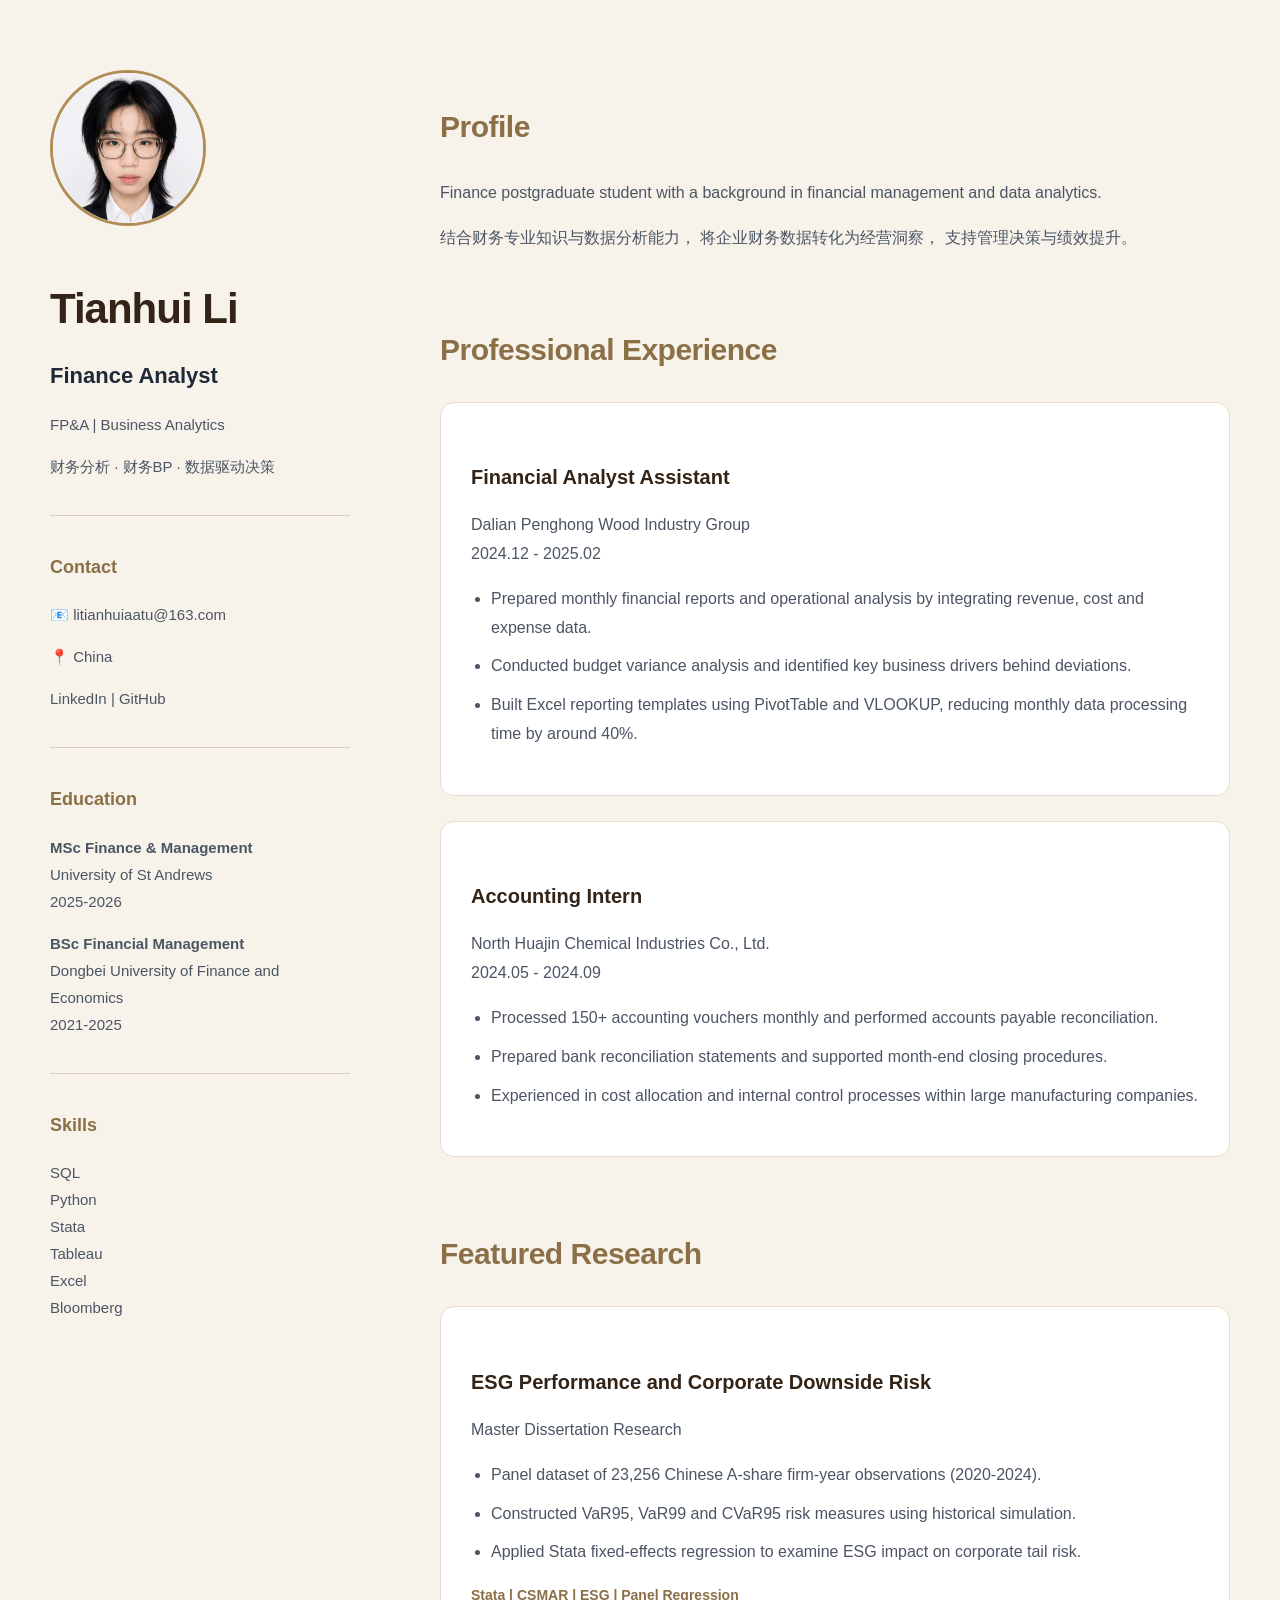
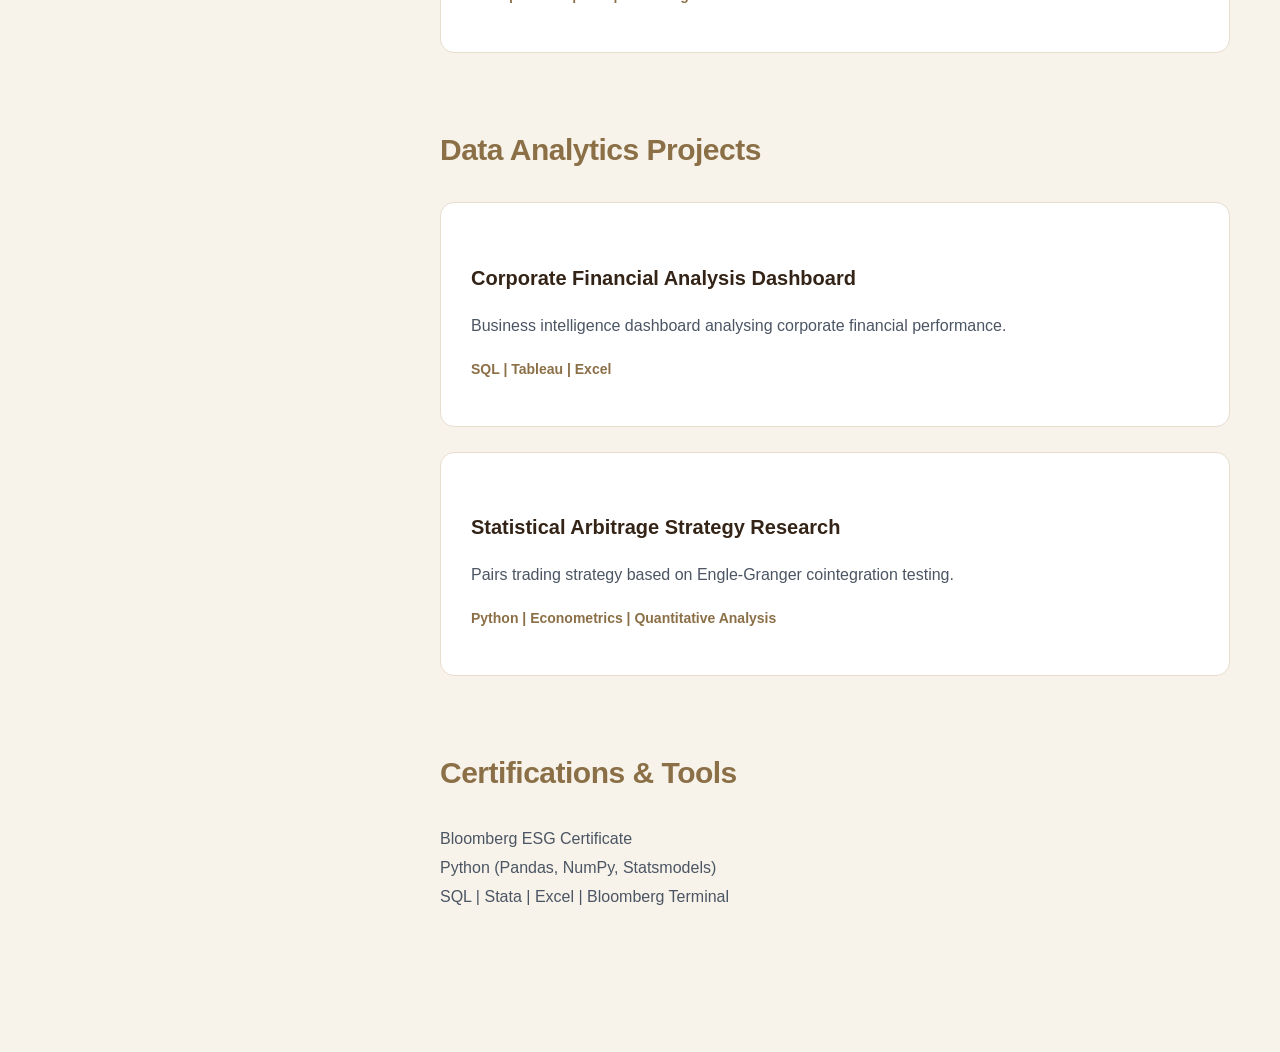
==== index.html @ 4438bf04 "Add files via upload" ====
<!DOCTYPE html>
<html>


<head>

<title>
Tianhui Li | Finance Analyst Portfolio
</title>

<link rel="stylesheet" href="style.css">

</head>



<body>



<div class="layout">



<!-- Sidebar -->

<div class="sidebar">



<img src="profile.jpg" class="profile-img">



<h1>
Tianhui Li
</h1>


<h2>
Finance Analyst
</h2>


<p class="subtitle">
FP&A | Business Analytics
</p>



<p>
财务分析 · 财务BP · 数据驱动决策
</p>



<hr>



<h3>
Contact
</h3>


<p>
📧 litianhuiaatu@163.com
</p>


<p>
📍 China
</p>


<p>
LinkedIn | GitHub
</p>



<hr>



<h3>
Education
</h3>



<p>

<strong>
MSc Finance & Management
</strong>

<br>

University of St Andrews

<br>

2025-2026

</p>




<p>

<strong>
BSc Financial Management
</strong>

<br>

Dongbei University of Finance and Economics

<br>

2021-2025

</p>




<hr>



<h3>
Skills
</h3>


<p>

SQL<br>
Python<br>
Stata<br>
Tableau<br>
Excel<br>
Bloomberg

</p>




</div>









<!-- Main Content -->


<div class="main-content">





<section>


<h3>
Profile
</h3>



<p>

Finance postgraduate student with a background in financial management and data analytics.

</p>


<p>

结合财务专业知识与数据分析能力，
将企业财务数据转化为经营洞察，
支持管理决策与绩效提升。

</p>


</section>







<section>


<h3>
Professional Experience
</h3>



<div class="card">


<h4>
Financial Analyst Assistant
</h4>


<p>

Dalian Penghong Wood Industry Group

<br>

2024.12 - 2025.02

</p>


<ul>

<li>
Prepared monthly financial reports and operational analysis by integrating revenue, cost and expense data.
</li>


<li>
Conducted budget variance analysis and identified key business drivers behind deviations.
</li>


<li>
Built Excel reporting templates using PivotTable and VLOOKUP, reducing monthly data processing time by around 40%.
</li>


</ul>



</div>





<div class="card">


<h4>
Accounting Intern
</h4>


<p>

North Huajin Chemical Industries Co., Ltd.

<br>

2024.05 - 2024.09

</p>



<ul>


<li>
Processed 150+ accounting vouchers monthly and performed accounts payable reconciliation.
</li>


<li>
Prepared bank reconciliation statements and supported month-end closing procedures.
</li>


<li>
Experienced in cost allocation and internal control processes within large manufacturing companies.
</li>



</ul>


</div>




</section>









<section>


<h3>
Featured Research
</h3>



<div class="card">


<h4>
ESG Performance and Corporate Downside Risk
</h4>


<p>

Master Dissertation Research

</p>



<ul>

<li>
Panel dataset of 23,256 Chinese A-share firm-year observations (2020-2024).
</li>


<li>
Constructed VaR95, VaR99 and CVaR95 risk measures using historical simulation.
</li>


<li>
Applied Stata fixed-effects regression to examine ESG impact on corporate tail risk.
</li>


</ul>


<p class="tag">

Stata | CSMAR | ESG | Panel Regression

</p>


</div>



</section>








<section>


<h3>
Data Analytics Projects
</h3>



<div class="card">


<h4>
Corporate Financial Analysis Dashboard
</h4>


<p>

Business intelligence dashboard analysing corporate financial performance.

</p>


<p class="tag">

SQL | Tableau | Excel

</p>


</div>





<div class="card">


<h4>
Statistical Arbitrage Strategy Research
</h4>


<p>

Pairs trading strategy based on Engle-Granger cointegration testing.

</p>


<p class="tag">

Python | Econometrics | Quantitative Analysis

</p>


</div>



</section>






<section>


<h3>
Certifications & Tools
</h3>


<p>

Bloomberg ESG Certificate

<br>

Python (Pandas, NumPy, Statsmodels)

<br>

SQL | Stata | Excel | Bloomberg Terminal

</p>



</section>




</div>




</div>




</body>


</html>
---- style.css ----
/* =========================
   Global Style
========================= */


body {


    font-family:
    -apple-system,
    BlinkMacSystemFont,
    "Segoe UI",
    Arial,
    sans-serif;


    background:#F7F3EA;


    color:#1F2937;


    margin:0;


    line-height:1.8;


}




/* =========================
   Layout
========================= */


.layout {


    max-width:1200px;


    margin:70px auto;


    padding:0 50px;


    display:grid;


    grid-template-columns:300px 1fr;


    gap:90px;


}






/* =========================
   Sidebar
========================= */


.sidebar {


    position:sticky;


    top:50px;


    height:max-content;


}



.profile-img {


    width:150px;


    height:150px;


    object-fit:cover;


    object-position:center 30%;


    border-radius:50%;


    border:3px solid #B08D57;


    margin-bottom:25px;


}



.sidebar h1 {


    font-size:42px;


    color:#332417;


    letter-spacing:-1px;


    margin:10px 0;


}



.sidebar h2 {


    font-size:22px;


    margin:0;


}



.subtitle {


    color:#9A7950;


    font-size:16px;


}



.sidebar h3 {


    font-size:18px;


    color:#8B6F47;


}



.sidebar p {


    font-size:15px;


    color:#4B5563;


}



hr {


    border:none;


    border-top:1px solid #D9CBB8;


    margin:35px 0;


}






/* =========================
   Main Content
========================= */


.main-content section {


    margin-bottom:70px;


}



.main-content h3 {


    font-size:30px;


    color:#8B6F47;


    margin-bottom:25px;


    letter-spacing:-0.5px;


}



.main-content h4 {


    font-size:20px;


    color:#332417;


    margin-bottom:10px;


}



.main-content p {


    font-size:16px;


    color:#4B5563;


}




ul {


    padding-left:20px;


}



li {


    margin-bottom:10px;


    color:#4B5563;


}







/* =========================
   Cards
========================= */


.card {


    background:white;


    padding:30px;


    border-radius:14px;


    border:1px solid #E7DDCF;


    margin-bottom:25px;


    transition:0.3s;


}



.card:hover {


    transform:translateY(-5px);


    box-shadow:
    0 15px 30px rgba(0,0,0,0.08);


}



.tag {


    color:#8B6F47 !important;


    font-size:14px !important;


    font-weight:600;


}







/* =========================
   Buttons
========================= */


.buttons {


    margin-top:30px;


}



.button {


    display:block;


    text-align:center;


    padding:12px;


    margin-bottom:12px;


    background:#8B6F47;


    color:white;


    text-decoration:none;


    border-radius:8px;


    font-size:14px;


}



.button:hover {


    background:#6F5436;


}







/* =========================
   Responsive
========================= */


@media(max-width:900px){


.layout{


    grid-template-columns:1fr;


    padding:0 25px;


}



.sidebar{


    position:relative;


}



}
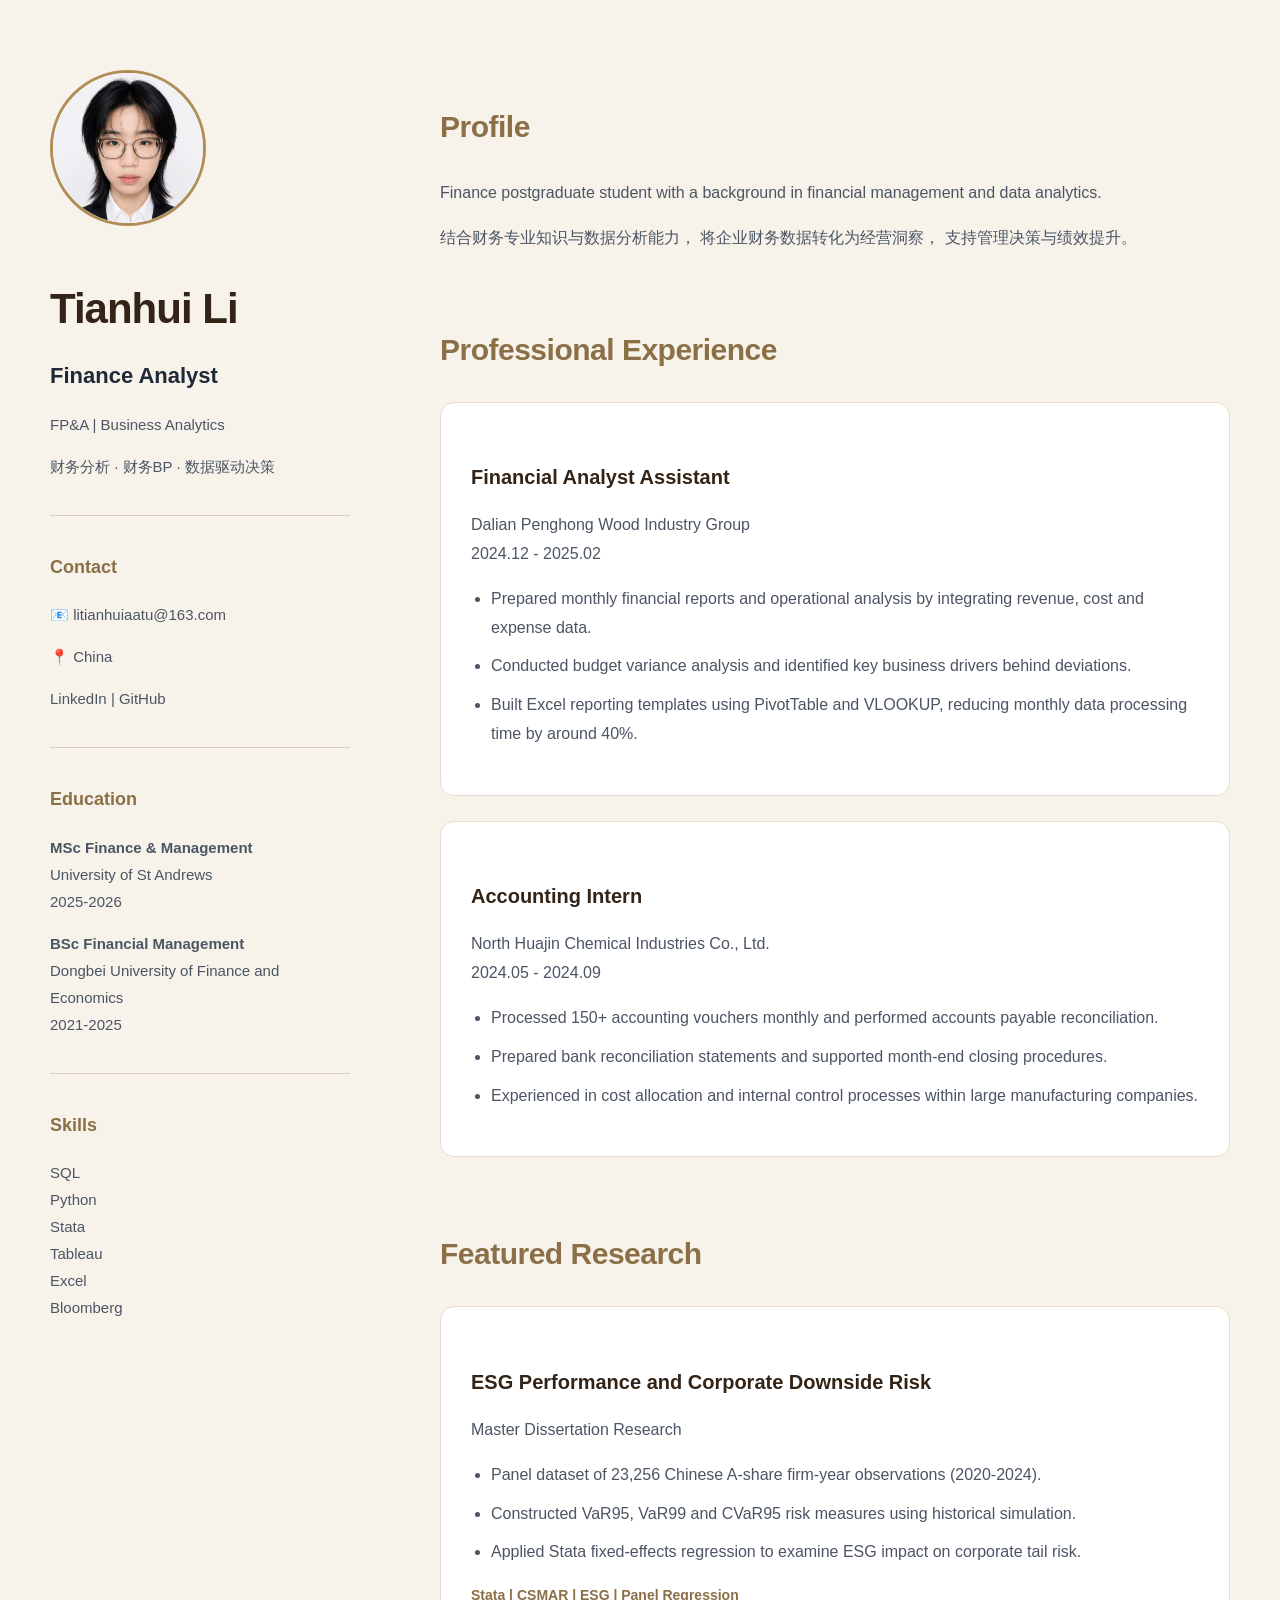
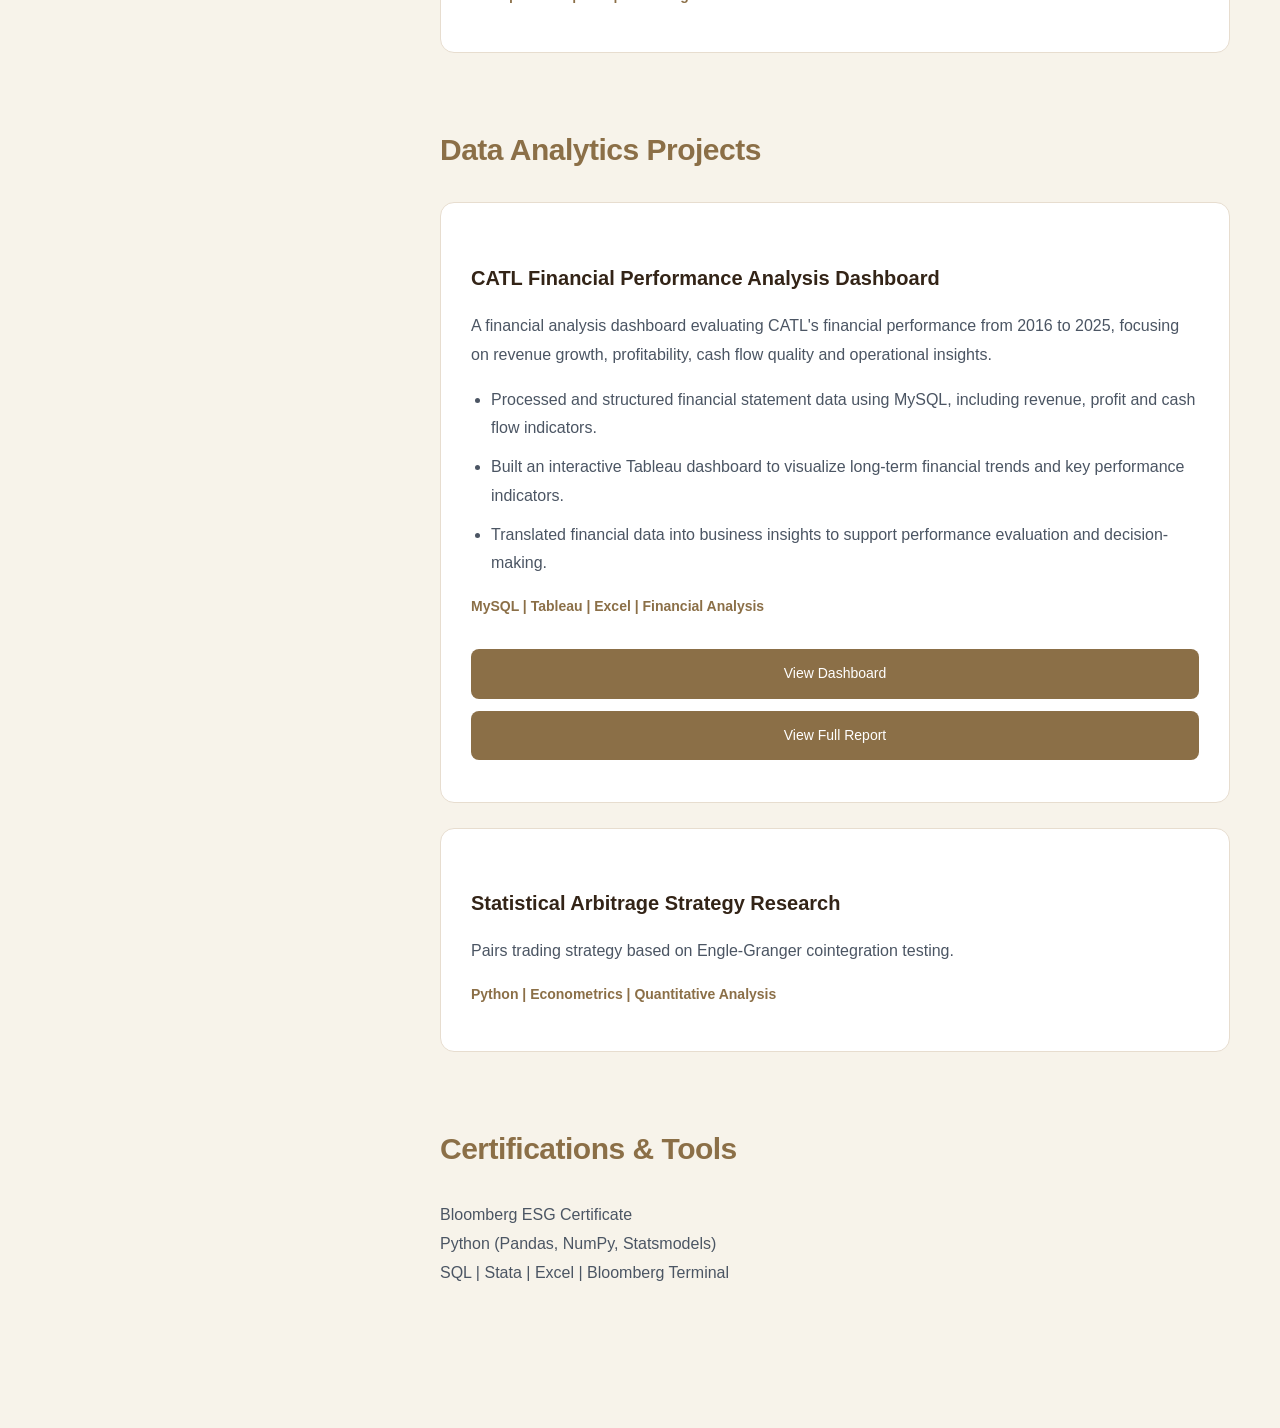
==== commit ce2ffc07: "Add CATL financial analysis project to portfolio" ====
--- a/index.html
+++ b/index.html
@@ -388,31 +388,56 @@
 
 
 
+
 <div class="card">
 
-
 <h4>
-Corporate Financial Analysis Dashboard
+CATL Financial Performance Analysis Dashboard
 </h4>
 
-
-<p>
-
-Business intelligence dashboard analysing corporate financial performance.
-
-</p>
-
+<p>
+A financial analysis dashboard evaluating CATL's financial performance from 2016 to 2025, focusing on revenue growth, profitability, cash flow quality and operational insights.
+</p>
+
+<ul>
+
+<li>
+Processed and structured financial statement data using MySQL, including revenue, profit and cash flow indicators.
+</li>
+
+<li>
+Built an interactive Tableau dashboard to visualize long-term financial trends and key performance indicators.
+</li>
+
+<li>
+Translated financial data into business insights to support performance evaluation and decision-making.
+</li>
+
+</ul>
 
 <p class="tag">
-
-SQL | Tableau | Excel
-
-</p>
-
-
-</div>
-
-
+MySQL | Tableau | Excel | Financial Analysis
+</p>
+
+<div class="buttons">
+
+<a class="button"
+href="Projects/CATL-Financial-Performance-Analysis/%E5%AE%81%E5%BE%B7%E6%97%B6%E4%BB%A3%E6%95%B0%E6%8D%AE%E7%9C%8B%E6%9D%BF.jpg"
+target="_blank"
+rel="noopener noreferrer">
+View Dashboard
+</a>
+
+<a class="button"
+href="Projects/CATL-Financial-Performance-Analysis/CATL_Financial_Analysis_Portfolio_2016_2025.pdf"
+target="_blank"
+rel="noopener noreferrer">
+View Full Report
+</a>
+
+</div>
+
+</div>
 
 
 
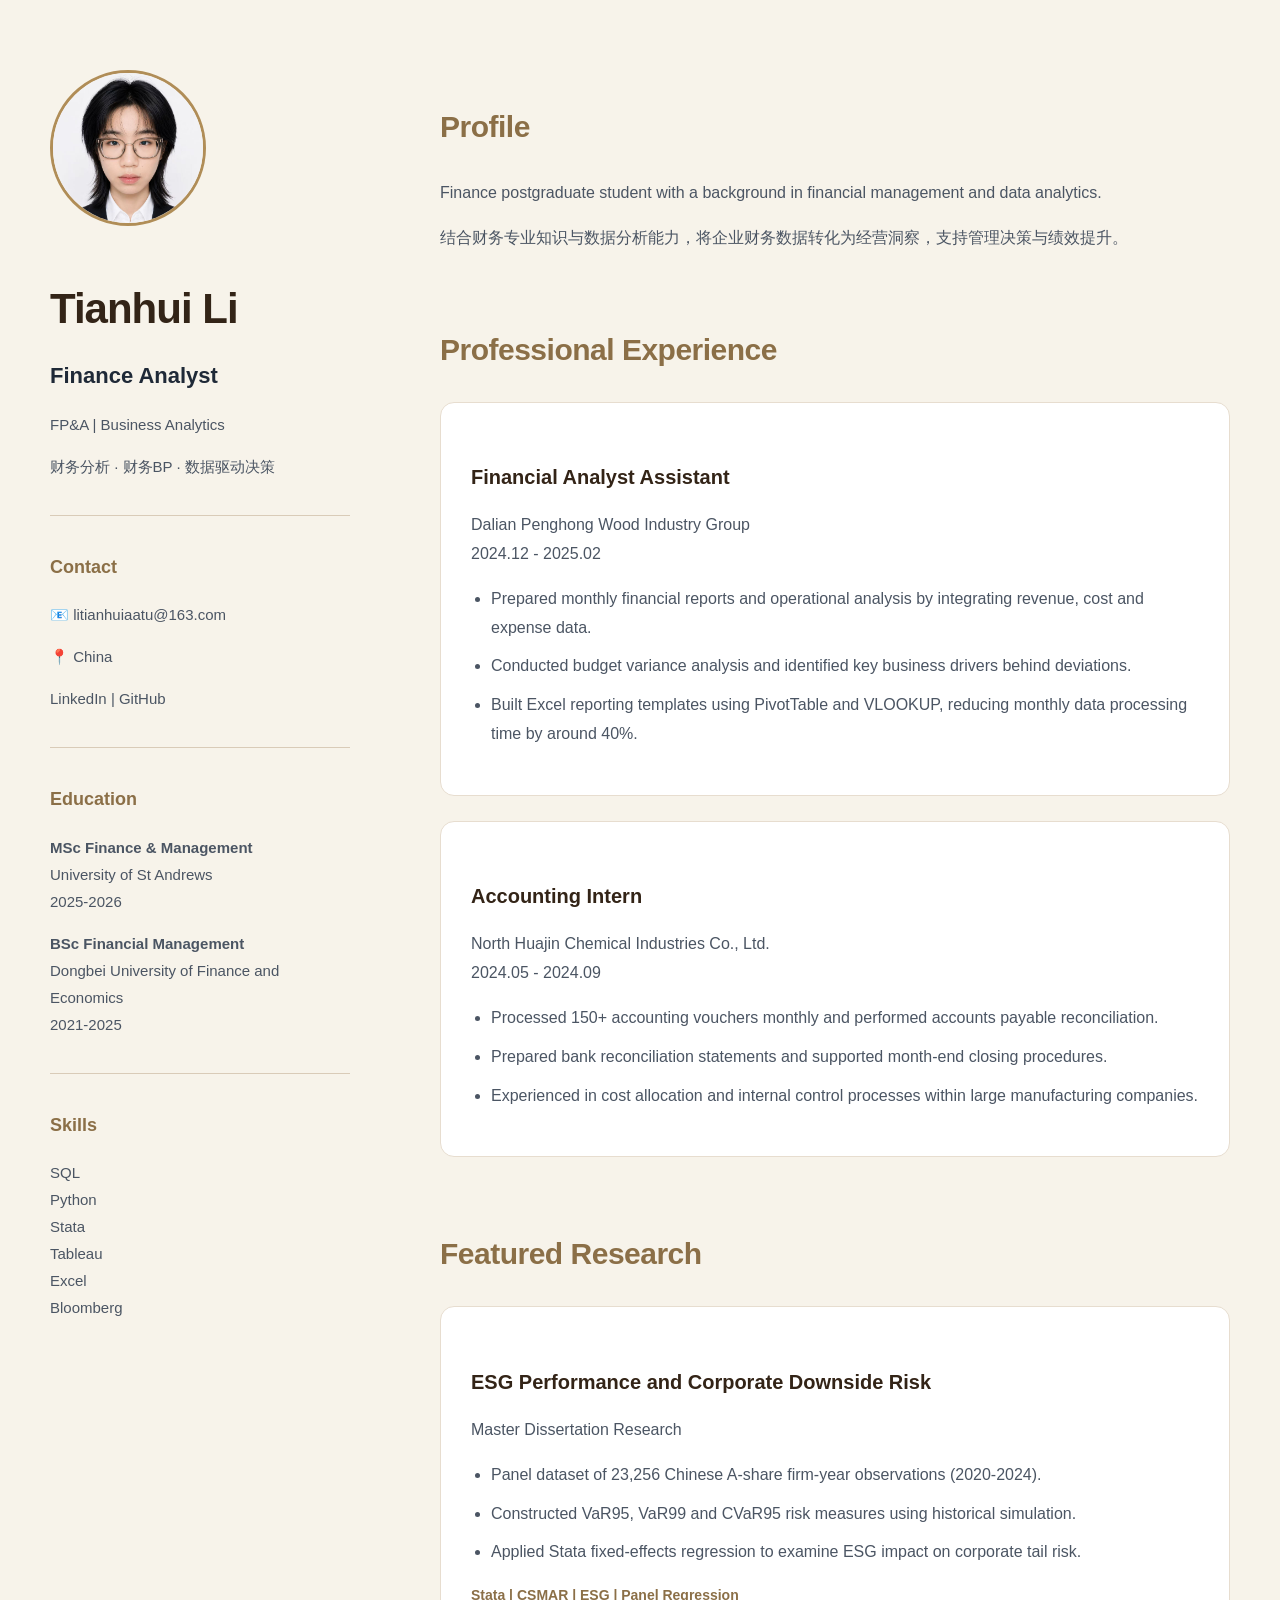
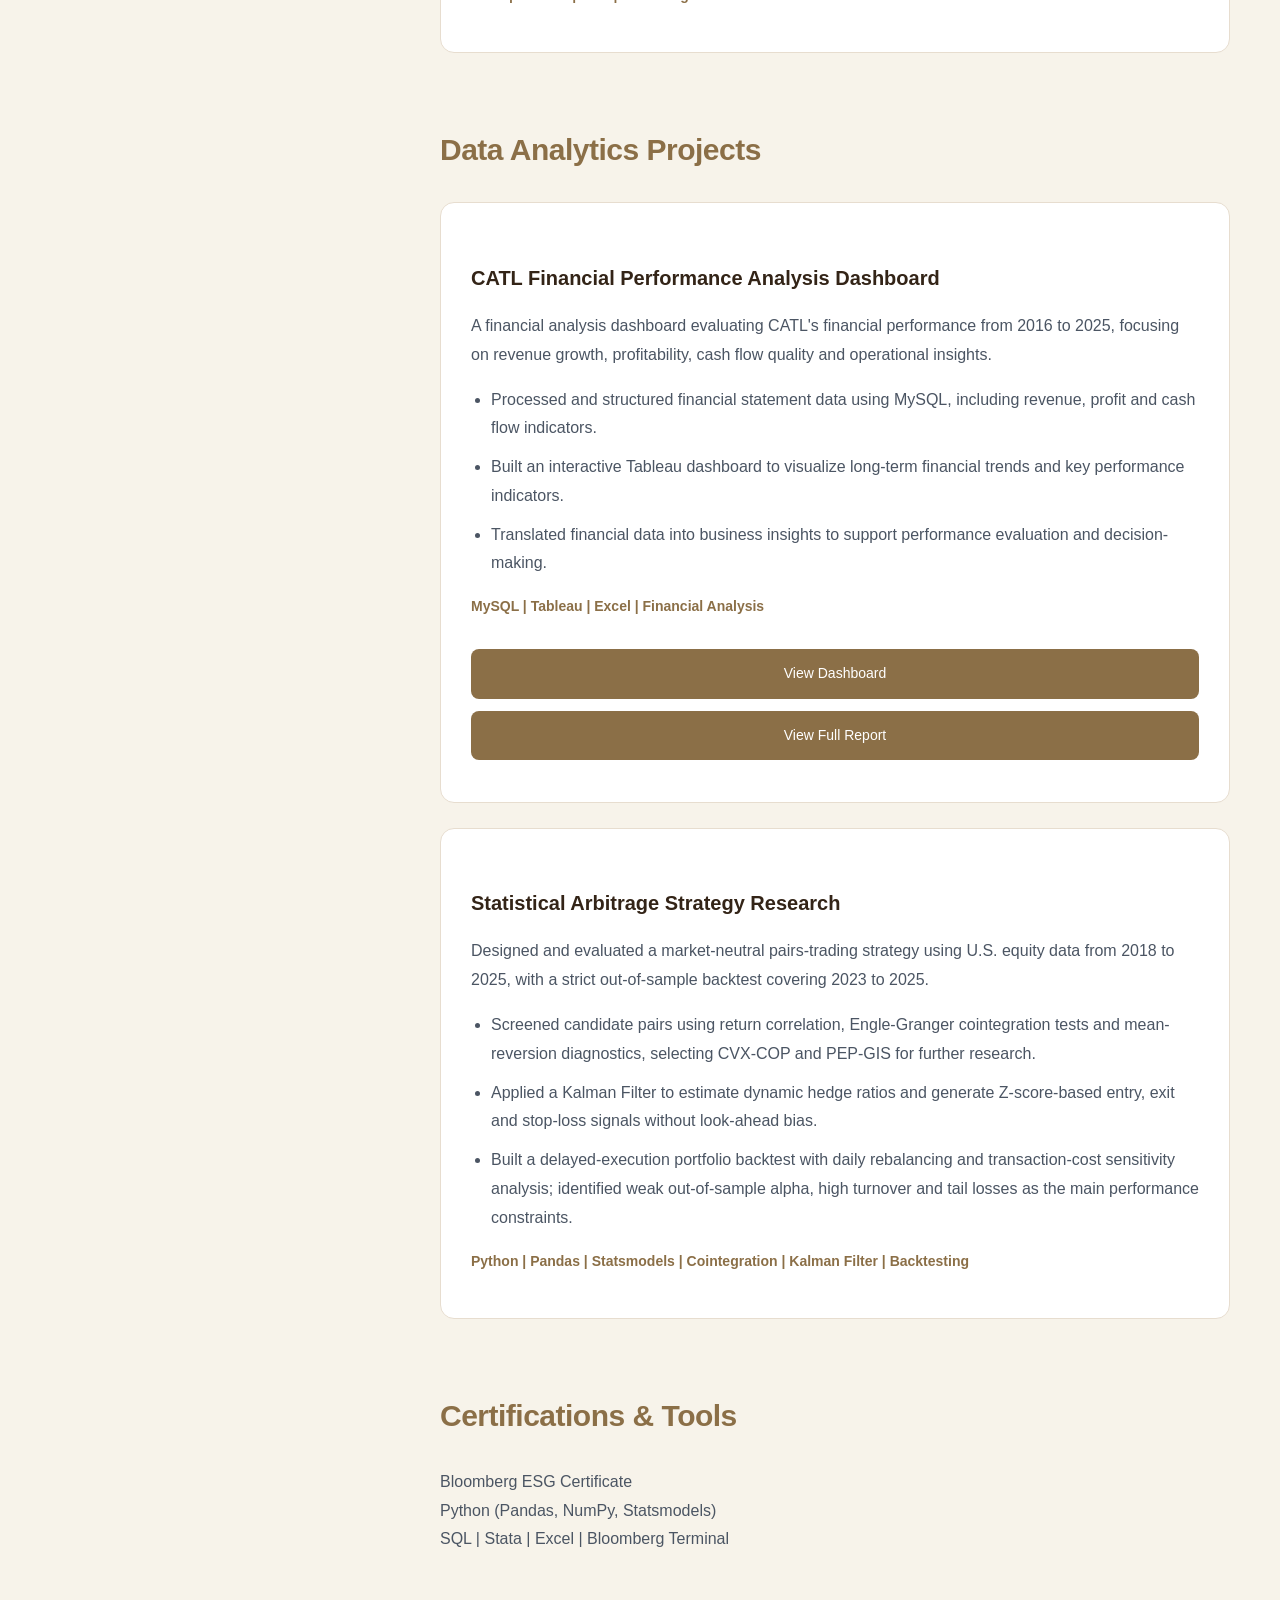
==== commit 9c86d953: "Expand statistical arbitrage research project" ====
--- a/index.html
+++ b/index.html
@@ -1,519 +1,131 @@
 <!DOCTYPE html>
 <html>
-
-
 <head>
-
-<title>
-Tianhui Li | Finance Analyst Portfolio
-</title>
-
+<title>Tianhui Li | Finance Analyst Portfolio</title>
 <link rel="stylesheet" href="style.css">
-
 </head>
-
-
-
 <body>
-
-
-
 <div class="layout">
 
-
-
 <!-- Sidebar -->
-
 <div class="sidebar">
-
-
-
 <img src="profile.jpg" class="profile-img">
-
-
-
-<h1>
-Tianhui Li
-</h1>
-
-
-<h2>
-Finance Analyst
-</h2>
-
-
-<p class="subtitle">
-FP&A | Business Analytics
+<h1>Tianhui Li</h1>
+<h2>Finance Analyst</h2>
+<p class="subtitle">FP&A | Business Analytics</p>
+<p>财务分析 · 财务BP · 数据驱动决策</p>
+<hr>
+<h3>Contact</h3>
+<p>📧 litianhuiaatu@163.com</p>
+<p>📍 China</p>
+<p>LinkedIn | GitHub</p>
+<hr>
+<h3>Education</h3>
+<p>
+<strong>MSc Finance &amp; Management</strong><br>
+University of St Andrews<br>
+2025-2026
 </p>
-
-
-
 <p>
-财务分析 · 财务BP · 数据驱动决策
+<strong>BSc Financial Management</strong><br>
+Dongbei University of Finance and Economics<br>
+2021-2025
 </p>
-
-
-
 <hr>
-
-
-
-<h3>
-Contact
-</h3>
-
-
+<h3>Skills</h3>
 <p>
-📧 litianhuiaatu@163.com
-</p>
-
-
-<p>
-📍 China
-</p>
-
-
-<p>
-LinkedIn | GitHub
-</p>
-
-
-
-<hr>
-
-
-
-<h3>
-Education
-</h3>
-
-
-
-<p>
-
-<strong>
-MSc Finance & Management
-</strong>
-
-<br>
-
-University of St Andrews
-
-<br>
-
-2025-2026
-
-</p>
-
-
-
-
-<p>
-
-<strong>
-BSc Financial Management
-</strong>
-
-<br>
-
-Dongbei University of Finance and Economics
-
-<br>
-
-2021-2025
-
-</p>
-
-
-
-
-<hr>
-
-
-
-<h3>
-Skills
-</h3>
-
-
-<p>
-
 SQL<br>
 Python<br>
 Stata<br>
 Tableau<br>
 Excel<br>
 Bloomberg
-
 </p>
-
-
-
-
 </div>
 
-
-
-
-
-
-
-
-
 <!-- Main Content -->
-
-
 <div class="main-content">
-
-
-
-
+<section>
+<h3>Profile</h3>
+<p>Finance postgraduate student with a background in financial management and data analytics.</p>
+<p>结合财务专业知识与数据分析能力，将企业财务数据转化为经营洞察，支持管理决策与绩效提升。</p>
+</section>
 
 <section>
+<h3>Professional Experience</h3>
+<div class="card">
+<h4>Financial Analyst Assistant</h4>
+<p>Dalian Penghong Wood Industry Group<br>2024.12 - 2025.02</p>
+<ul>
+<li>Prepared monthly financial reports and operational analysis by integrating revenue, cost and expense data.</li>
+<li>Conducted budget variance analysis and identified key business drivers behind deviations.</li>
+<li>Built Excel reporting templates using PivotTable and VLOOKUP, reducing monthly data processing time by around 40%.</li>
+</ul>
+</div>
 
-
-<h3>
-Profile
-</h3>
-
-
-
-<p>
-
-Finance postgraduate student with a background in financial management and data analytics.
-
-</p>
-
-
-<p>
-
-结合财务专业知识与数据分析能力，
-将企业财务数据转化为经营洞察，
-支持管理决策与绩效提升。
-
-</p>
-
-
+<div class="card">
+<h4>Accounting Intern</h4>
+<p>North Huajin Chemical Industries Co., Ltd.<br>2024.05 - 2024.09</p>
+<ul>
+<li>Processed 150+ accounting vouchers monthly and performed accounts payable reconciliation.</li>
+<li>Prepared bank reconciliation statements and supported month-end closing procedures.</li>
+<li>Experienced in cost allocation and internal control processes within large manufacturing companies.</li>
+</ul>
+</div>
 </section>
 
-
-
-
-
-
+<section>
+<h3>Featured Research</h3>
+<div class="card">
+<h4>ESG Performance and Corporate Downside Risk</h4>
+<p>Master Dissertation Research</p>
+<ul>
+<li>Panel dataset of 23,256 Chinese A-share firm-year observations (2020-2024).</li>
+<li>Constructed VaR95, VaR99 and CVaR95 risk measures using historical simulation.</li>
+<li>Applied Stata fixed-effects regression to examine ESG impact on corporate tail risk.</li>
+</ul>
+<p class="tag">Stata | CSMAR | ESG | Panel Regression</p>
+</div>
+</section>
 
 <section>
-
-
-<h3>
-Professional Experience
-</h3>
-
-
+<h3>Data Analytics Projects</h3>
+<div class="card">
+<h4>CATL Financial Performance Analysis Dashboard</h4>
+<p>A financial analysis dashboard evaluating CATL's financial performance from 2016 to 2025, focusing on revenue growth, profitability, cash flow quality and operational insights.</p>
+<ul>
+<li>Processed and structured financial statement data using MySQL, including revenue, profit and cash flow indicators.</li>
+<li>Built an interactive Tableau dashboard to visualize long-term financial trends and key performance indicators.</li>
+<li>Translated financial data into business insights to support performance evaluation and decision-making.</li>
+</ul>
+<p class="tag">MySQL | Tableau | Excel | Financial Analysis</p>
+<div class="buttons">
+<a class="button" href="Projects/CATL-Financial-Performance-Analysis/%E5%AE%81%E5%BE%B7%E6%97%B6%E4%BB%A3%E6%95%B0%E6%8D%AE%E7%9C%8B%E6%9D%BF.jpg" target="_blank" rel="noopener noreferrer">View Dashboard</a>
+<a class="button" href="Projects/CATL-Financial-Performance-Analysis/CATL_Financial_Analysis_Portfolio_2016_2025.pdf" target="_blank" rel="noopener noreferrer">View Full Report</a>
+</div>
+</div>
 
 <div class="card">
-
-
-<h4>
-Financial Analyst Assistant
-</h4>
-
-
-<p>
-
-Dalian Penghong Wood Industry Group
-
-<br>
-
-2024.12 - 2025.02
-
-</p>
-
-
+<h4>Statistical Arbitrage Strategy Research</h4>
+<p>Designed and evaluated a market-neutral pairs-trading strategy using U.S. equity data from 2018 to 2025, with a strict out-of-sample backtest covering 2023 to 2025.</p>
 <ul>
-
-<li>
-Prepared monthly financial reports and operational analysis by integrating revenue, cost and expense data.
-</li>
-
-
-<li>
-Conducted budget variance analysis and identified key business drivers behind deviations.
-</li>
-
-
-<li>
-Built Excel reporting templates using PivotTable and VLOOKUP, reducing monthly data processing time by around 40%.
-</li>
-
-
+<li>Screened candidate pairs using return correlation, Engle-Granger cointegration tests and mean-reversion diagnostics, selecting CVX-COP and PEP-GIS for further research.</li>
+<li>Applied a Kalman Filter to estimate dynamic hedge ratios and generate Z-score-based entry, exit and stop-loss signals without look-ahead bias.</li>
+<li>Built a delayed-execution portfolio backtest with daily rebalancing and transaction-cost sensitivity analysis; identified weak out-of-sample alpha, high turnover and tail losses as the main performance constraints.</li>
 </ul>
-
-
-
+<p class="tag">Python | Pandas | Statsmodels | Cointegration | Kalman Filter | Backtesting</p>
 </div>
-
-
-
-
-
-<div class="card">
-
-
-<h4>
-Accounting Intern
-</h4>
-
-
-<p>
-
-North Huajin Chemical Industries Co., Ltd.
-
-<br>
-
-2024.05 - 2024.09
-
-</p>
-
-
-
-<ul>
-
-
-<li>
-Processed 150+ accounting vouchers monthly and performed accounts payable reconciliation.
-</li>
-
-
-<li>
-Prepared bank reconciliation statements and supported month-end closing procedures.
-</li>
-
-
-<li>
-Experienced in cost allocation and internal control processes within large manufacturing companies.
-</li>
-
-
-
-</ul>
-
-
-</div>
-
-
-
-
 </section>
 
-
-
-
-
-
-
-
-
 <section>
-
-
-<h3>
-Featured Research
-</h3>
-
-
-
-<div class="card">
-
-
-<h4>
-ESG Performance and Corporate Downside Risk
-</h4>
-
-
+<h3>Certifications &amp; Tools</h3>
 <p>
-
-Master Dissertation Research
-
+Bloomberg ESG Certificate<br>
+Python (Pandas, NumPy, Statsmodels)<br>
+SQL | Stata | Excel | Bloomberg Terminal
 </p>
-
-
-
-<ul>
-
-<li>
-Panel dataset of 23,256 Chinese A-share firm-year observations (2020-2024).
-</li>
-
-
-<li>
-Constructed VaR95, VaR99 and CVaR95 risk measures using historical simulation.
-</li>
-
-
-<li>
-Applied Stata fixed-effects regression to examine ESG impact on corporate tail risk.
-</li>
-
-
-</ul>
-
-
-<p class="tag">
-
-Stata | CSMAR | ESG | Panel Regression
-
-</p>
-
-
+</section>
 </div>
-
-
-
-</section>
-
-
-
-
-
-
-
-
-<section>
-
-
-<h3>
-Data Analytics Projects
-</h3>
-
-
-
-
-<div class="card">
-
-<h4>
-CATL Financial Performance Analysis Dashboard
-</h4>
-
-<p>
-A financial analysis dashboard evaluating CATL's financial performance from 2016 to 2025, focusing on revenue growth, profitability, cash flow quality and operational insights.
-</p>
-
-<ul>
-
-<li>
-Processed and structured financial statement data using MySQL, including revenue, profit and cash flow indicators.
-</li>
-
-<li>
-Built an interactive Tableau dashboard to visualize long-term financial trends and key performance indicators.
-</li>
-
-<li>
-Translated financial data into business insights to support performance evaluation and decision-making.
-</li>
-
-</ul>
-
-<p class="tag">
-MySQL | Tableau | Excel | Financial Analysis
-</p>
-
-<div class="buttons">
-
-<a class="button"
-href="Projects/CATL-Financial-Performance-Analysis/%E5%AE%81%E5%BE%B7%E6%97%B6%E4%BB%A3%E6%95%B0%E6%8D%AE%E7%9C%8B%E6%9D%BF.jpg"
-target="_blank"
-rel="noopener noreferrer">
-View Dashboard
-</a>
-
-<a class="button"
-href="Projects/CATL-Financial-Performance-Analysis/CATL_Financial_Analysis_Portfolio_2016_2025.pdf"
-target="_blank"
-rel="noopener noreferrer">
-View Full Report
-</a>
-
 </div>
-
-</div>
-
-
-
-<div class="card">
-
-
-<h4>
-Statistical Arbitrage Strategy Research
-</h4>
-
-
-<p>
-
-Pairs trading strategy based on Engle-Granger cointegration testing.
-
-</p>
-
-
-<p class="tag">
-
-Python | Econometrics | Quantitative Analysis
-
-</p>
-
-
-</div>
-
-
-
-</section>
-
-
-
-
-
-
-<section>
-
-
-<h3>
-Certifications & Tools
-</h3>
-
-
-<p>
-
-Bloomberg ESG Certificate
-
-<br>
-
-Python (Pandas, NumPy, Statsmodels)
-
-<br>
-
-SQL | Stata | Excel | Bloomberg Terminal
-
-</p>
-
-
-
-</section>
-
-
-
-
-</div>
-
-
-
-
-</div>
-
-
-
-
 </body>
-
-
-</html>+</html>
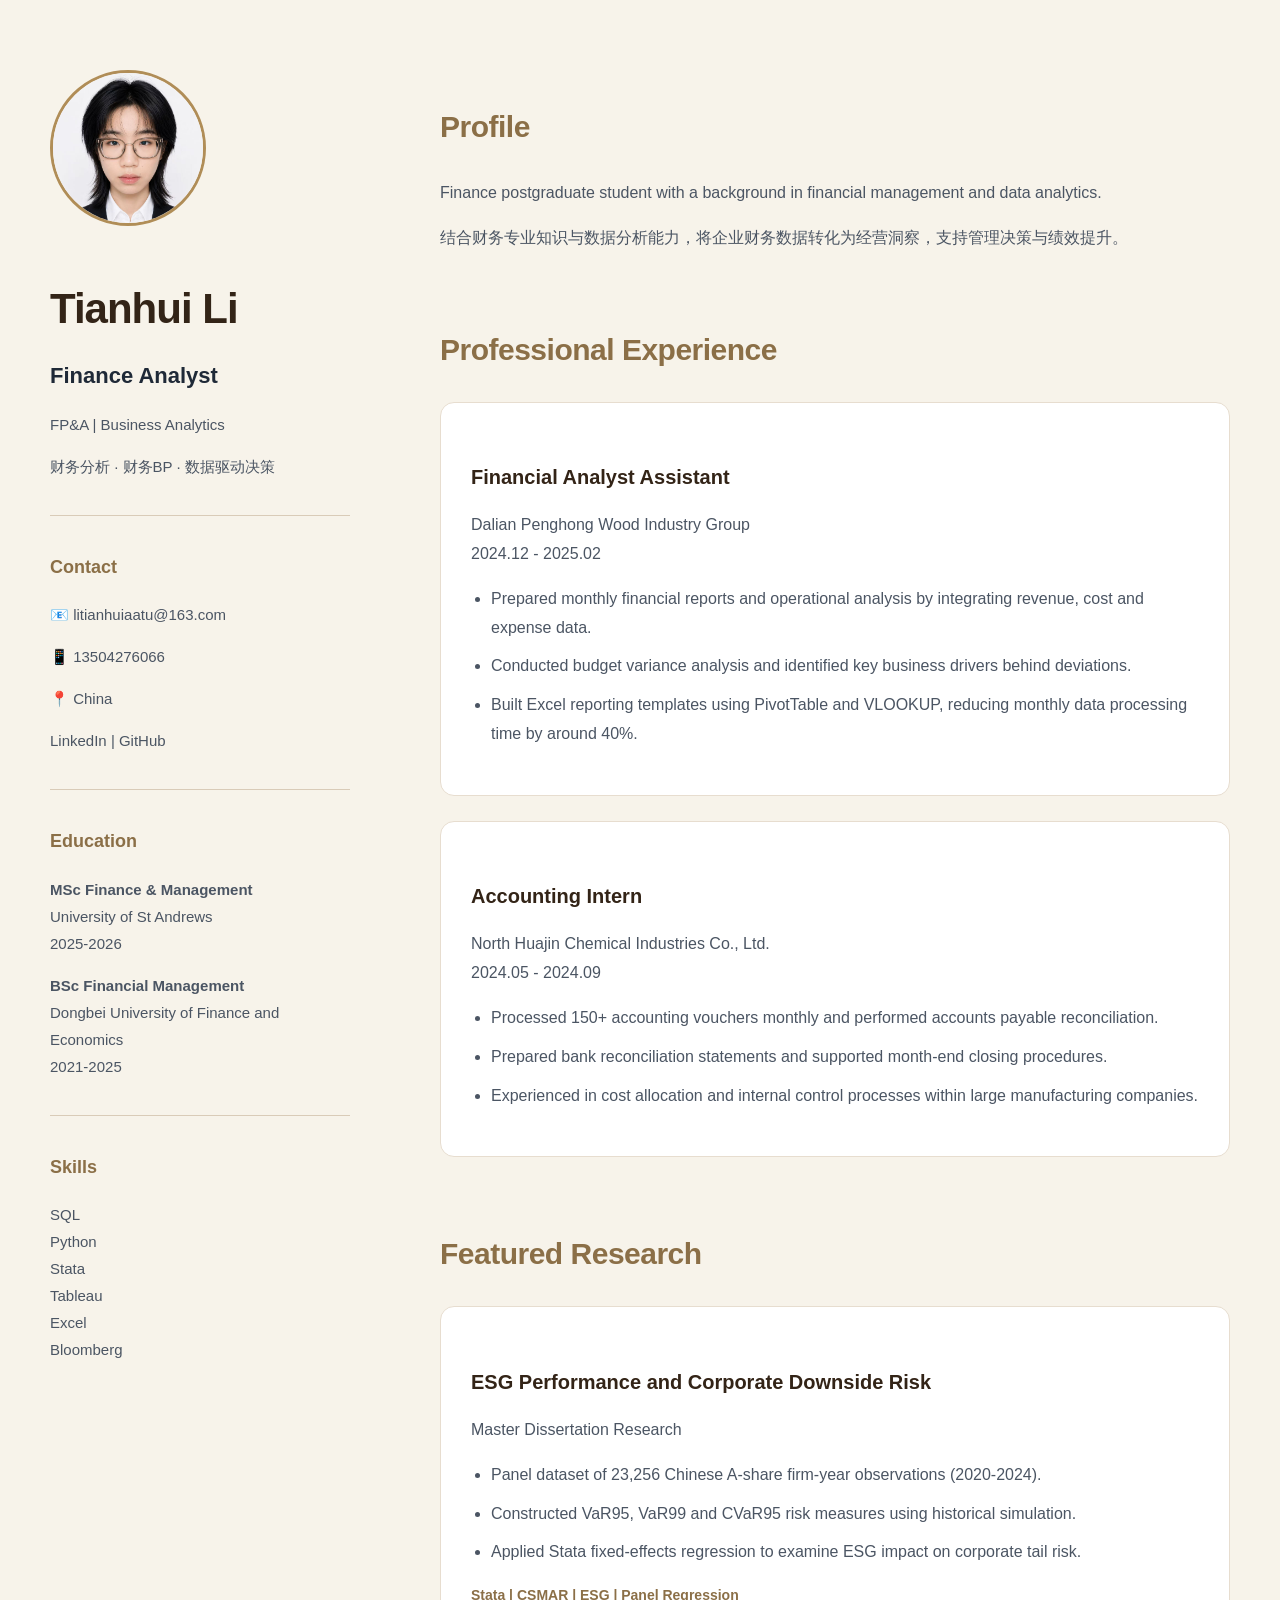
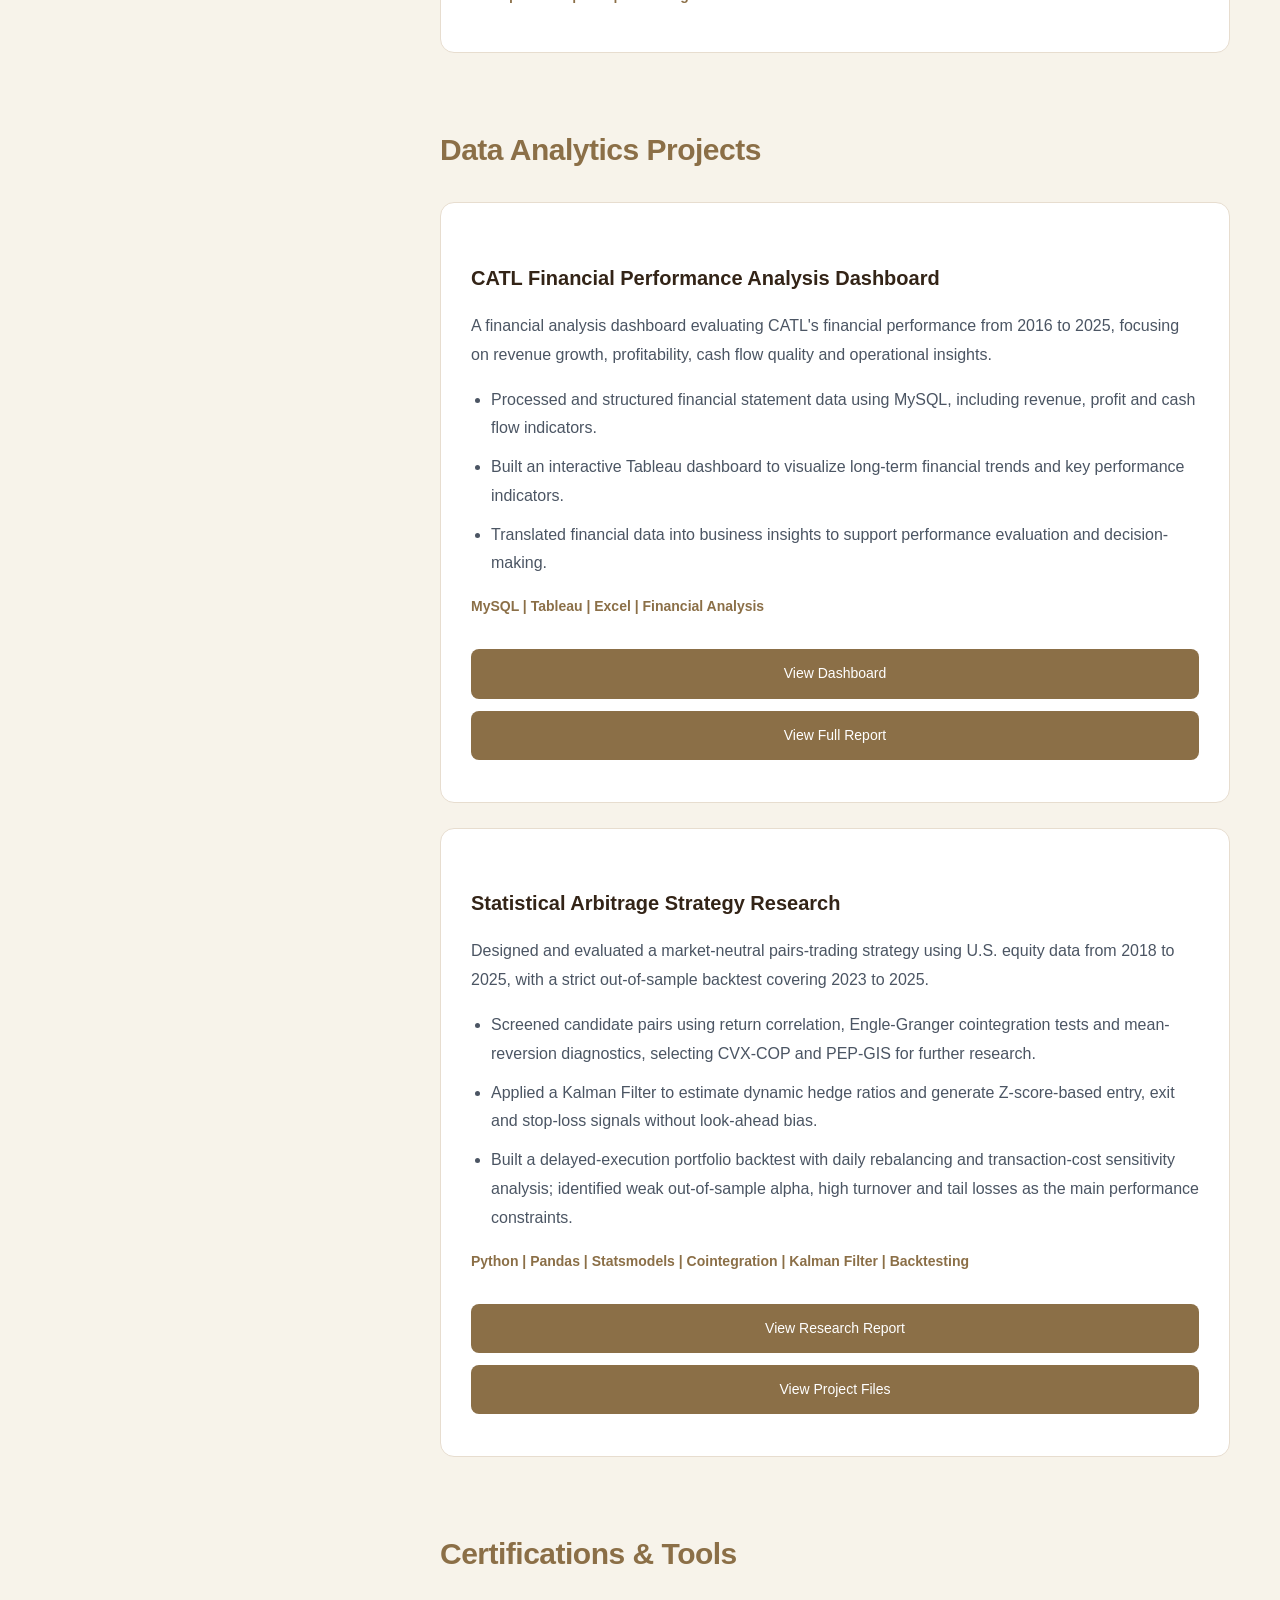
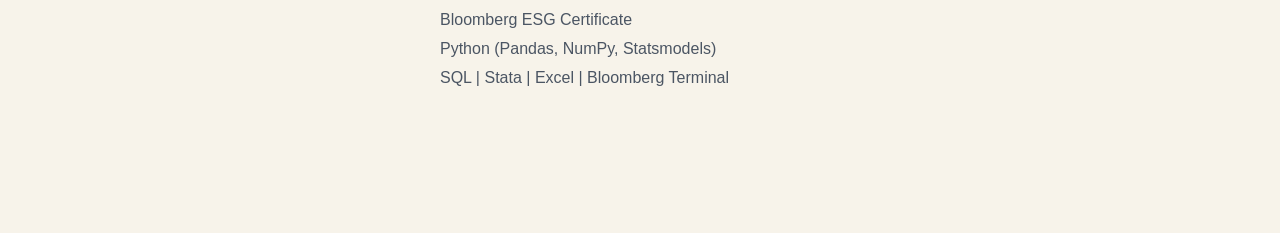
==== commit 7d135266: "Add contact phone and statistical arbitrage project links" ====
--- a/index.html
+++ b/index.html
@@ -17,6 +17,7 @@
 <hr>
 <h3>Contact</h3>
 <p>📧 litianhuiaatu@163.com</p>
+<p>📱 13504276066</p>
 <p>📍 China</p>
 <p>LinkedIn | GitHub</p>
 <hr>
@@ -114,6 +115,10 @@
 <li>Built a delayed-execution portfolio backtest with daily rebalancing and transaction-cost sensitivity analysis; identified weak out-of-sample alpha, high turnover and tail losses as the main performance constraints.</li>
 </ul>
 <p class="tag">Python | Pandas | Statsmodels | Cointegration | Kalman Filter | Backtesting</p>
+<div class="buttons">
+<a class="button" href="Projects/Statistical-Arbitrage-Strategy-Research/report.html" target="_blank" rel="noopener noreferrer">View Research Report</a>
+<a class="button" href="https://github.com/Tianhui-61/Tianhui-Portfolio/tree/main/Projects/Statistical-Arbitrage-Strategy-Research" target="_blank" rel="noopener noreferrer">View Project Files</a>
+</div>
 </div>
 </section>
 
